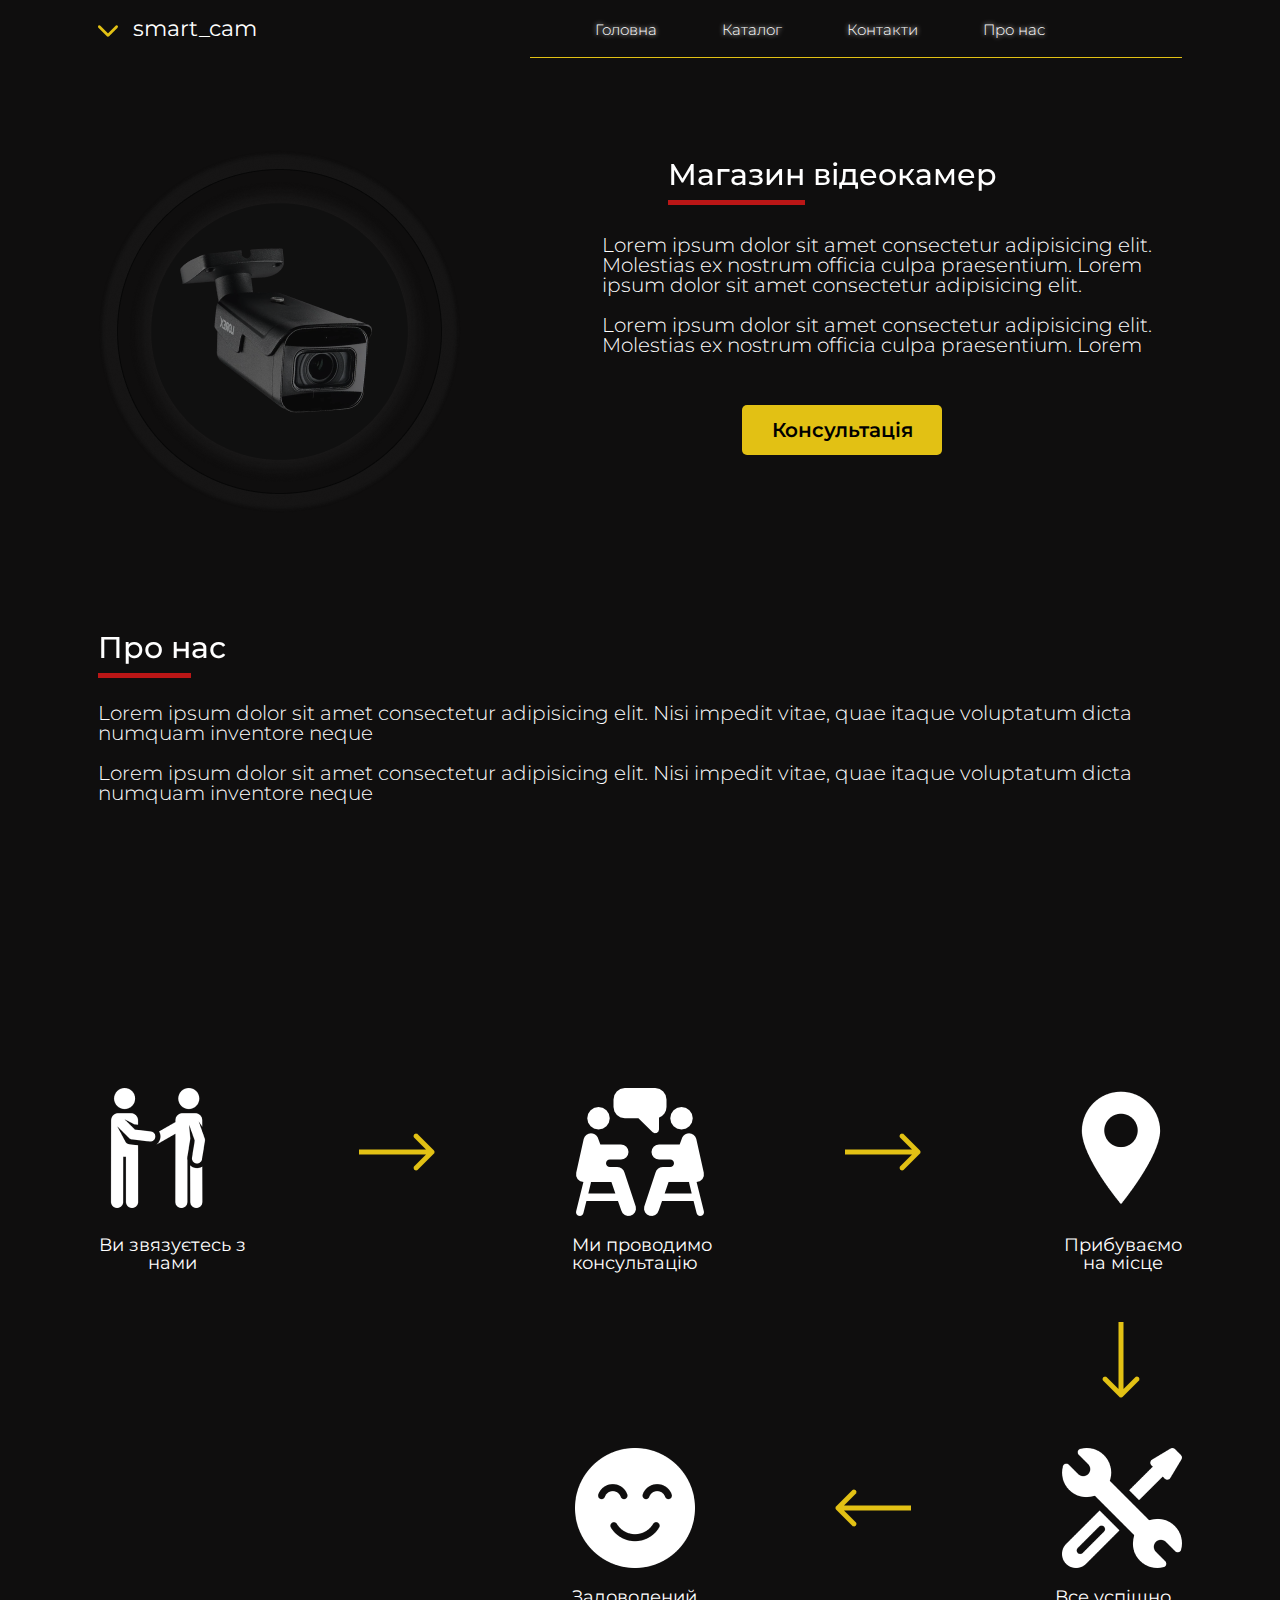
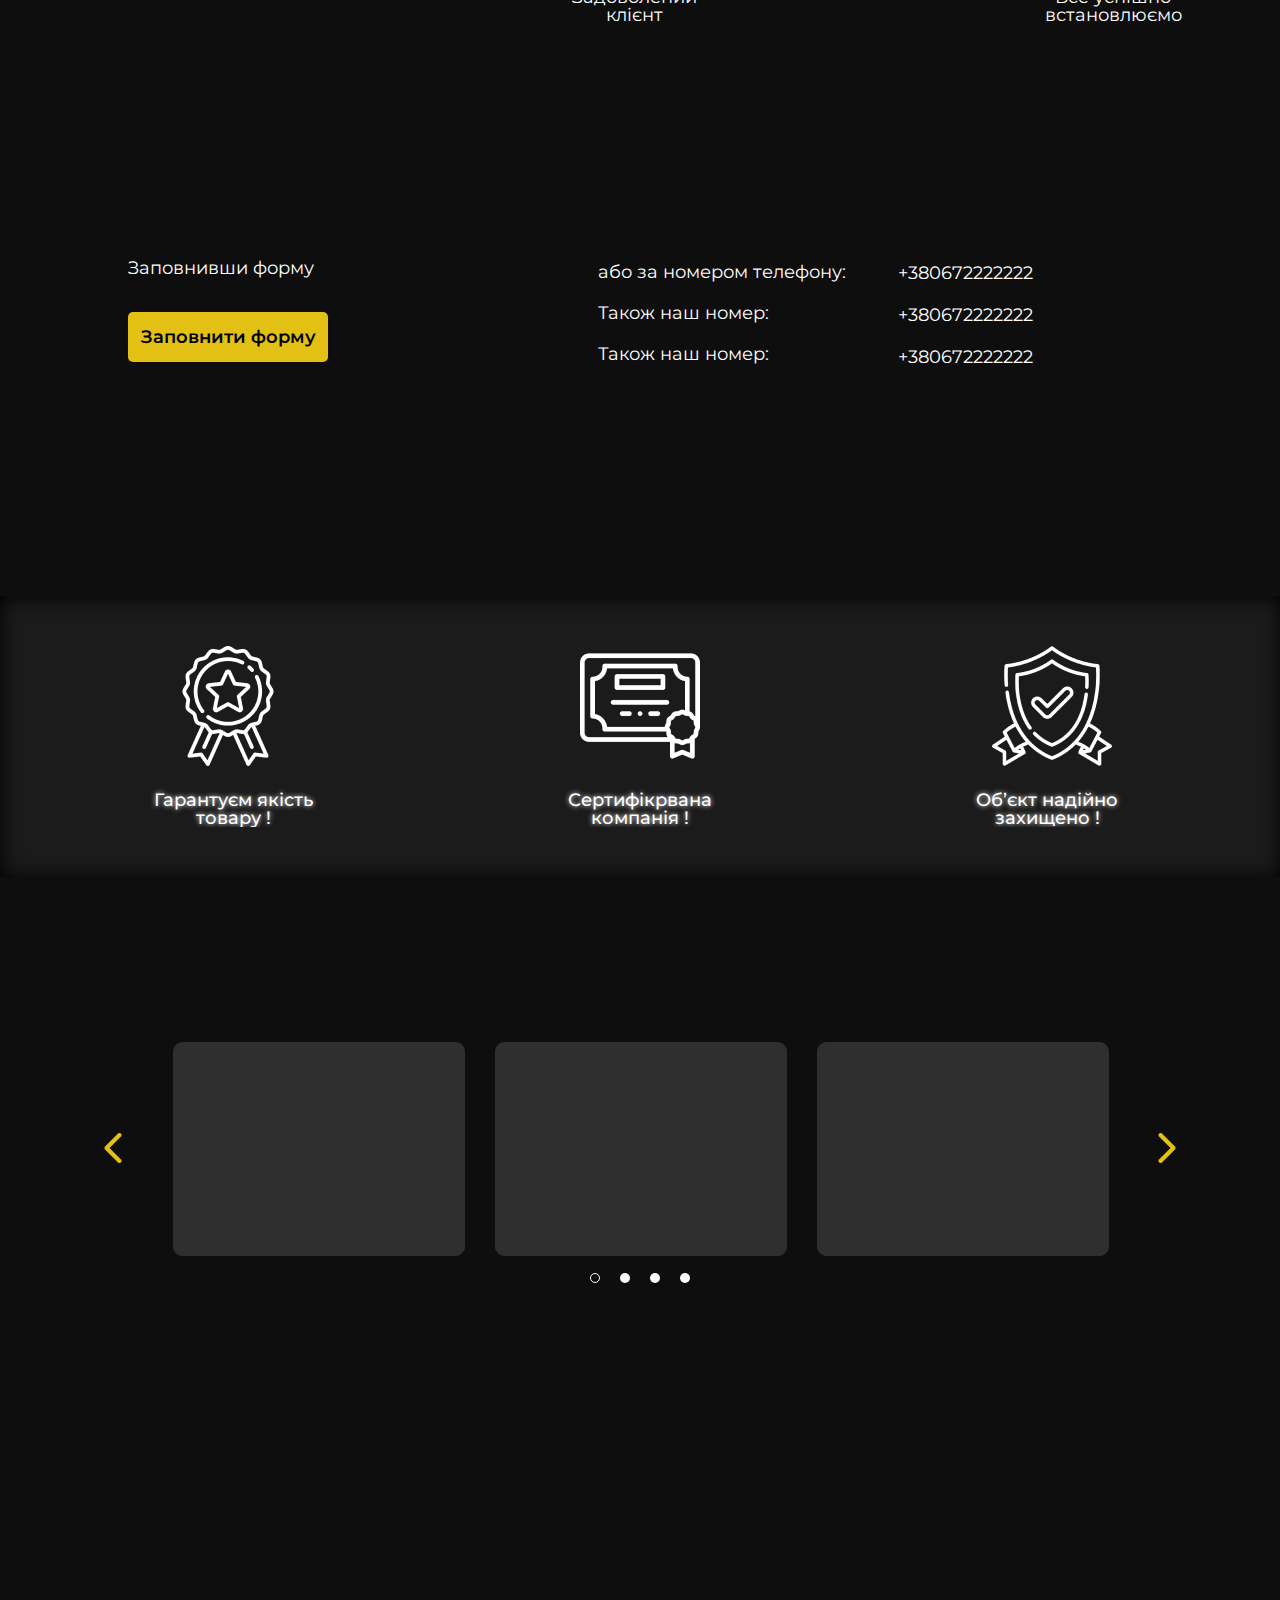
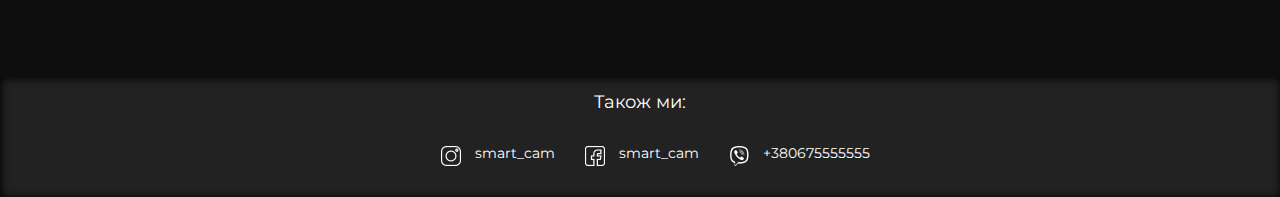
==== index.html @ 7b0f32b4 "new" ====
<!DOCTYPE html>
<html lang="ru">
<head>
	<meta charset="UTF-8">
	<meta name="viewport" content="width=device-width, initial-scale=1.0">
	<title>Камери відеоспостереженя smart_cam company</title>
	<link rel="stylesheet" href="css/style.css">
	<link rel="apple-touch-icon" sizes="76x76" href="img/favicon_package_v0.16/apple-touch-icon.png">
	<link rel="icon" type="image/png" sizes="32x32" href="img/favicon_package_v0.16/favicon-32x32.png">
	<link rel="icon" type="image/png" sizes="16x16" href="img/favicon_package_v0.16/favicon-16x16.png">
	<link rel="manifest" href="img/favicon_package_v0.16/site.webmanifest">
	<link rel="mask-icon" href="img/favicon_package_v0.16/safari-pinned-tab.svg" color="#5bbad5">
	<meta name="msapplication-TileColor" content="#333333">
	<meta name="theme-color" content="#333333">
	<link href="https://fonts.googleapis.com/css2?family=Montserrat:wght@300;400;500;600&display=swap" rel="stylesheet">
	<link href="https://unpkg.com/aos@2.3.1/dist/aos.css" rel="stylesheet">
</head>
<body>
	<div class="wrapper">
		<header id="header" class="header">
			<div class="container">
				<div class="header__body">
					<div class="header__logo">
						<img src="img/header__logo.png" alt="">
						<div class="header__logo__text">smart_cam</div>
					</div>
					<div class="header__burger">
						<span></span>
					</div>
					<nav class="header__menu">
						<ul class="header__list">
							<li>
								<a href="#" class="header__link header__hover">Головна</a>
							</li>
							<li>
								<a href="#" class="header__link header__hover">Каталог</a>
							</li>
							<li>
								<a href="#" class="header__link header__hover">Контакти</a>
							</li>
							<li>
								<a href="#" class="header__link header__hover">Про нас</a>
							</li>
						</ul>
						<div class="header__line"></div>
					</nav>
				</div>
			</div>
		</header>
	</div>

	<div class="wrappers">
		<div class="content">
			<div class="firstblock">
				<div class="container">
					<div class="firstblock__row">
						<div class="firstblock__img">
							<img src="img/top__cam.png" alt="">
						</div>
						<div class="firstblock__body">
							<div data-aos="zoom-in" class="firstblock__title title"><span class="shop">Магазин</span> відеокамер</div>
							<div class="firstblock__text">
								<p>Lorem ipsum dolor sit amet consectetur adipisicing elit. Molestias ex nostrum officia culpa praesentium.
								Lorem ipsum dolor sit amet consectetur adipisicing elit. 
								</p>
								<p>Lorem ipsum dolor sit amet consectetur adipisicing elit. Molestias ex nostrum officia culpa praesentium.
								Lorem 
								</p>
							</div>
							<div class="firstblock__button">
								<a href="#popup" class="button__one">Консультація</a>
							</div>
						</div>
					</div>
				</div>
			</div>
			<div class="about">
				<div class="container">
					<div class="about__row">
						<div class="about__body">
							<div data-aos="zoom-in" class="about__title"><span class="shop">Про н</span>ас</div>
							<div class="about__text">
								<p>
									Lorem ipsum dolor sit amet consectetur adipisicing elit. Nisi impedit vitae, quae itaque voluptatum dicta numquam inventore neque
								</p>
								<p>
									Lorem ipsum dolor sit amet consectetur adipisicing elit. Nisi impedit vitae, quae itaque voluptatum dicta numquam inventore neque
								</p>
							</div>
						</div>
					</div>
				</div>
			</div>
			<div class="how__work">
				<div class="container">
					<div class="how__work__row">
						<div data-aos="zoom-in" class="how__work__title"><span class="shop">Як ми пр</span>ацюємо</div>
						<div class="how__work__body">
							<div class="how__img"><img src="img/how__work/block3__1.png" alt=""></div>
							<div class="how__img arrow"><img src="img/how__work/Arrow_right.png" alt=""></div>
							<div class="how__img"><img src="img/how__work/block__3__2.png" alt=""></div>
							<div class="how__img arrow"><img src="img/how__work/Arrow_right.png" alt=""></div>
							<div class="how__img"><img src="img/how__work/block__3__4.png" alt=""></div>
						</div>
						<div class="body__text">
							<div class="body__text__one">Ви звязуєтесь з нами</div>
							<div class="body__text__two">Ми проводимо консультацію</div>
							<div class="body__text__three">Прибуваємо на місце</div>
						</div>
						<div class="how__work__body__two">
							<div class="how__img arrow__down"><img src="img/how__work/Arrow_down.png" alt=""></div>
						</div>
						<div class="how__work__body__three">
							<div class="how__img imgfive"><img src="img/how__work/block__3__5.png" alt=""></div>
							<div class="how__img arrow__left"><img src="img/how__work/Arrow_left.png" alt=""></div>
							<div class="how__img"><img src="img/how__work/Mask Group.png" alt=""></div>
						</div>
						<div class="body__text__second">
							<div class="body__text__five">Задоволений клієнт</div>
							<div class="body__text__four">Все успішно встановлюємо</div>
						</div>
					</div>
				</div>
			</div>
			<div class="conection">
				<div class="container">
					<div class="conection__row">
						<div class="conection__body">
							<div data-aos="zoom-in" class="conection__title"><span class="shop">Зв’язати</span>сь з нами</div>
						</div>
							<div class="conection__text">Заповнивши форму </div>
							<div class="conection__button">
								<a class="but2" href="#popup">Заповнити форму</a>
							</div>
							<div class="conection__tel">+380672222222</div>
							<div class="conection__tel">+380672222222</div>
							<div class="conection__tel">+380672222222</div>
							<div class="conection__abo">або за номером телефону:</div>
							<div class="conection__abo">Також наш номер:</div>
							<div class="conection__abo">Також наш номер:</div>
						</div>
					</div>
				</div>
			</div>
			<div class="rewards">
				<div class="container">
					<div class="rewards_row">
						<div class="rewards__img">
							<img class="rew_one" src="img/rewords_1.png" alt="">
							<img class="rew_two" src="img/rewards_3.png" alt="">
							<img class="rew_three" src="img/rewards_2.png" alt="">
						</div>
						<div class="rewards__text">
							<div class="rewards__text__one">Гарантуєм якість товару !</div>
							<div class="rewards__text__two">Сертифікрвана компанія ! </div>
							<div class="rewards__text__three">Об’єкт надійно захищено !</div>
						</div>
					</div>
				</div>
			</div>
		</div>
	</div>

	<div class="wrappen">
			<!-- Контент -->
		<div class="container">
			<div data-aos="zoom-in" class="our__title"><span class="shop">Наші роб</span>оти</div>
			<div class="slider">
				<div class="slider__item filter">
					<img src="img/fon.png" alt="">
				</div>
				<div class="slider__item">
					<img src="img/fon.png" alt="">
				</div>
				<div class="slider__item filter">
					<img src="img/fon.png" alt="">
				</div>
				<div class="slider__item">
					<img src="img/fon.png" alt="">
				</div>
			</div>
			<!-- Подключаем jQuery -->
			<script src="https://code.jquery.com/jquery-3.4.1.min.js"></script>
			<!-- Подключаем слайдер Slick -->
			<script src="js/slick.min.js"></script>
			<!-- Подключаем файл скриптов -->
			<script src="js/script.js"></script>
		</div>
	</div>
			<footer class="footer">
				<div class="conteiner">
					<div class="footer__row">
						<div class="footer__text">Також ми:</div>
						<div class="link__foot">
						<div class="footer__text__link"> <img class="foot__img" src="img/footer/inst.png" alt=""> smart_cam</div>
						<div class="footer__text__link"> <img class="foot__img" src="img/footer/faceb.png" alt=""> smart_cam</div>
						<div class="footer__text__link"> <img class="foot__img" src="img/footer/viber.png" alt=""> +380675555555</div>
						</div>
					</div>
				</div>
			</footer>

<div id="popup" class="popup">
	<a href="#header" class="popup__area"></a>
	<div class="popup__body">
		<div class="popup__content">
			<a href="#header" class="popup__close">X</a>
			<div class="popup__title"><span class="shop">Заповніть</span> форму</div>
			<form action="telegram.php" method="POST" enctype="multipart/form-data">
				<div class="form__row">
					<div class="popup__text">Ваше Ім’я (Фамілія)</div>
				<input class="popup__form" type="text" name="name" value="">
				<div class="popup__text">Ваша Електронна пошта</div>
				<input class="popup__form" type="text" name="gmail" value="">
				<div class="popup__text">Номер телефону</div>
				<input class="popup__form" type="tel" name="phone" value="">
				</div>
				<div class="popup__consent">
					<input class="popup__input" type="checkbox" name="consent" value="yes">
					<div class="popup__consent__text">Я даю згоду на обробку персональних данних</div>
				</div>
				<div class="popup__btn">
					<button type="submite" class="button">Відправити</button>
				</div>
			</form>
		</div>
	</div>
</div>



	<script src="https://unpkg.com/aos@2.3.1/dist/aos.js"></script>
	<script>
  AOS.init();
	</script>
	<script src="js/script.js"></script>
</body>
</html>
---- css/style.css ----
*{
	padding: 0;
	margin: 0;
	border: 0;
}
*,*:before,*:after{
	-moz-box-sizing: border-box;
	-webkit-box-sizing: border-box;
	box-sizing: border-box;
}
:focus,:active{outline: none;}
a:focus,a:active{outline: none;}

nav,footer,header,aside{display: block;}

html,body{
	height: 100%;
	width: 100%;
	font-size: 100%;
	line-height: 1;
	font-size: 14px;
	-ms-text-size-adjust: 100%;
	-moz-text-size-adjust: 100%;
	-webkit-text-size-adjust: 100%;
}

input,button,textarea{font-family:inherit;}

input::-ms-clear{display: none;}
button{cursor: pointer;}
button::-moz-focus-inner {padding:0;border:0;}
a, a:visited{text-decoration: none;}
a:hover{text-decoration: none;}
ul li{list-style: none;}
img{vertical-align: top;}

h1,h2,h3,h4,h5,h6{font-size:inherit;font-weight: 400;}

body{
	background-color: #0F0E0E;
	font-family: 'Montserrat', sans-serif;
}
.wrapper {
}
.header {
	position: fixed;
	width: 100%;
	top: 0;
	left: 0;
	z-index: 50;
}
.header:before{
	content: "";
	position: absolute;
	top: 0;
	left: 0;
	width: 100%;
	height: 100%;
	background-color: #0F0E0E;
	z-index: 2;
}
.container {
	max-width: 1084px;
	margin: 0px auto;
	height: 100%;
	min-height: 100%;
	overflow: hidden;
}
.header__body {
	position: relative;
	display: flex;
	justify-content: space-between;
	height: 60px;
	align-items: center;
}
.header__logo {
	display: flex;
	flex: 0 0 20px;
	position: relative;
	z-index: 3;
}
.header__logo img{
	padding: 2px 0 0 0;
	max-width: 100%;
}
.header__logo__text{
	padding: 0px 0 0 15px;
	color: #fff;
	font-size: 22px;
	position: relative;
	z-index: 3;
	bottom: 1px;
	left: 0px;
}
.header__burger {
	display: none;
}
.header__menu {
}
@media (max-width:767px){
	.header__body{
		height: 40px;
	}
	.header__logo{
		display: flex;
		flex: 0 0 20px;
		position: relative;
		z-index: 3;
		background: url('../img/let__logo.png') 0 0 no-repeat;
		padding: 0 0px 0 6px;
		margin: 0 0 0 20px;
	}
	img{
		display: none;
	}
	.header__logo__text{
		font-size: 15px;
	}
	.header__line{
		display: none;
	}
	.header__burger{
		margin: 0 20px 0 0;
		display: block;
		position: relative;
		width: 25px;
		height: 18px;
		position: relative;
		z-index: 3;
	}
	.header__burger span{
		position: absolute;
		background-color: #fff;
		left: 0;
		width: 100%;
		height: 2px;
		top: 8px;
		transition: all 0.3s ease 0s;
	}
	.header__burger:before,
	.header__burger:after{
		content: '';
		background-color: #fff;
		position: absolute;
		width: 100%;
		height: 2px;
		left: 0;
		transition: all 0.3s ease 0s;
	}
	.header__burger.active:before{
		transform: rotate(45deg);
		top: 8px;
	}
	.header__burger.active:after{
		transform: rotate(-45deg);
		bottom: 8px;
	}
	.header__burger.active span{
		transform: scale(0);
	}
	.header__burger:before{
		top: 0;
	}
	.header__burger:after{
		bottom: 0;
	}
	.header__menu{
		position: fixed;
		overflow: auto;
		top: -100%;
		left: 0;
		width: 100%;
		height: 100%;
		background-color: #050505;
		padding: 60px 0 0 0;
		transition: all 0.3s ease 0s;
	}
	.header__menu.active{
		top: 0;
	}
	.header__list{
		display: flex;
		flex-direction: column;
		margin: -5px 0 0px -32px;
	}
}


.header__list {
	display: inline-flex;
	position: relative;
	z-index: 2;
	text-shadow: 0 0 5px #fff;
}
.header__list li{
	margin: 20px 0 0px 65px;
}
.header__hover:hover{
	font-weight: 400;
	text-shadow: 0 0 10px #fff;
}
.header__link {
	color: #fff;
	font-weight: 300;
	font-size: 15px;
}
.header__line{
	border-bottom: solid #E2C114 1px;
	width: 652px;
	margin: 20px 0 0px 0;
	position: relative;
	z-index: 2;
	top: 0;
	left: 0;
}
@media (max-width:767px){
	.container {
	max-width: 750px;
	margin: 0px auto;
	height: 100%;
	min-height: 100%;
	overflow: hidden;
	}
}

.wrappers {
	display: flex;
	flex-direction: column;
}
.content {
	flex: 1 1 auto;
}
.firstblock {
	padding: 150px 0 0 0;
}
.container {
	max-width: 1084px;
	margin: 0px auto;
	height: 100%;
	min-height: 100%;
	overflow: hidden;
}
.firstblock__row {
	display: flex;
	justify-content: space-between;
}
.firstblock__img {
	position: relative;
	bottom: 0px;
	left: 0px;
	z-index: 5;
}
.firstblock__body {
	padding: 10px 0 0 40px;
}
.firstblock__title {
	padding: 0 120px 30px 0px;
	text-align: center;
	color: #fff;
	font-size: 30px;
	font-weight: 500;
}
.shop{
	display: inline-block;
	border-bottom: solid #BA1616 5px;
	padding: 0 0 10px 0;
}
.title {
}
.firstblock__text {
	color: #fff;
	font-size: 20px;
	font-weight: 300;
	max-width: 580px;
}
.firstblock__text p{
	padding: 0 30px 20px 0px;
}
.firstblock__button{
	margin: 30px 100px 0 0;
	display: flex;
	align-items: center;
	justify-content: center;
}
.button__one{
	width: 200px;
	height: 50px;
	background-color: #E2C114;
	border-radius: 5px;
	color: #000;
	font-weight: 600;
	font-size: 20px;
	display: flex;
	align-items: center;
	justify-content: center;
	transition: all 0.3s ease 0s;
}
.button__one:hover{
	width: 195px;
	height: 48px;
	font-size: 18px;
	transition: all 0.3s ease 0s;
}
.button__one:active{
	background-color: #CCAE12;
}
@media (max-width:767px){
	.firstblock__title{
		font-size: 20px;
		padding: 0 70px 30px 0px;
	}
	.shop{
		display: inline-block;
		border-bottom: solid #BA1616 2px;
		padding: 0 0 5px 0;
	}
	.firstblock__text{
		font-size: 12px;
	}
	.firstblock__text p{
		padding: 0 30px 10px 0px;
	}
	.firstblock__button{
		margin: 30px 70px 0 0;
		display: flex;
		align-items: center;
		justify-content: center;
	}
	.button__one:hover{
	width: 125px;
	height: 34px;
	font-size: 11px;
	transition: all 0.3s ease 0s;
}
	.button__one{
		width: 140px;
		height: 40px;
		font-weight: 600;
		font-size: 14px;
	}
	.firstblock {
	padding: 100px 0 0 0;
	}
}

.about {
}
.container {
}
.about__row {
}
.about__body {
	margin: 120px 0 0 0;
}
.about__title {
	font-size: 30px;
	color: #fff;
	font-weight: 500;
	padding: 0 0 25px 0;
}
.about__text {
	font-size: 20px;
	color: #fff;
	font-weight: 300;
}
.about__text p{
	padding: 0 0 20px 0;
}
@media (max-width:767px){
	.about__title{
		font-size: 20px;
		padding: 0 0 20px 10px;
	}
	.about__text{
		font-size: 12px;
		padding: 0 10px;
	}
	.about__text p{
		padding: 0 0 10px 0;
	}
}

.how__work__row{
	margin: 120px 0 0 0;
}
.how__work__title{
	padding: 0 0 100px 0;
	color: #fff;
	font-weight: 500;
	font-size: 30px;
	text-align: center;
}
.how__work__body{
	display: flex;
	justify-content: space-between;
}
.arrow{
	display: flex;
	align-items: center;
	justify-content: center;
}
.how__work__body__two{
	display: flex;
	justify-content: flex-end;
}
.arrow__down{
	padding: 50px 42px 50px 0;
}
.how__work__body__three{
	display: flex;
	justify-content: flex-end;
}
.arrow__left{
	padding: 0 150px 0 0;
	display: flex;
	align-items: center;
	justify-content: center;
}
.imgfive{
	padding: 0 140px 0 0;
}
.body__text{
	display: flex;
	color: #fff;
	font-size: 18px;
	justify-content: space-between;
}
.body__text__one{
	padding: 0 100px 0 0px;
	display: flex;
	justify-content: space-between;
	width: 148px;
	padding: 20px 0 0 0px;
	text-align: center;
}
.body__text__two{
	padding: 0 150px 0 0px;
	display: flex;
	justify-content: space-between;
	width: 156px;
	padding: 20px 0 0 10px;
}
.body__text__three{
	display: flex;
	justify-content: space-between;
	width: 148px;
	padding: 20px 0 0 30px;
	text-align: center;
}

.body__text__second{
	display: flex;
	color: #fff;
	font-size: 18px;
	justify-content: flex-end;
	padding: 20px 0px 0 0;
}
.body__text__five{
	display: flex;
	justify-content: center;
	padding: 0 400px 0 0;
	width: 148px;
	text-align: center;
}
.body__text__four{
	display: flex;
	width: 148px;
	padding: 0 0px 0 10px;
	text-align: center;
}
@media (max-width:767px){
		.how__work{

		}
		.how__work__title{
			font-size: 20px;
		}
}



.conection__row{
	margin: 100px 0 0 0;
}
.conection__body{

}
.conection__title{
	color: #fff;
	font-weight: 500;
	font-size: 30px;
	padding: 0 0 50px 0;
}
.conection__text{
	color: #fff;
	font-size: 18px;
	padding: 40px 0 20px 30px;
}
.conection__tel{
	color: #fff;
	font-size: 18px;
	padding: 12px 0px;
	position: relative;
	bottom: 95px;
	left: 800px;
}
.conection__abo{
	color: #fff;
	padding: 0px 0 23px 0px;
	font-size: 18px;
	position: relative;
	bottom: 210px;
	left: 500px;
}
.conection__button{
	padding: 0 0 0 30px;
}
.but2{
	width: 200px;
	height: 50px;
	background-color: #E2C114;
	border-radius: 5px;
	color: #000;
	font-weight: 600;
	font-size: 18px;
	display: flex;
	align-items: center;
	justify-content: center;
	transition: all 0.3s ease 0s;
	position: relative;
	top: 15px;
	left: 0px;
	display: flex;
	flex-wrap: wrap;
}
.but2:hover{
	width: 195px;
	height: 48px;
	font-size: 16px;
	transition: all 0.3s ease 0s;
}
.but2:active{
	background-color: #CCAE12;
}
@media (max-width:767px){
		.conection__title{
		font-size: 20px;
		padding: 0 0 0 10px;
		}
		.conection__text{
			font-size: 13px;
			padding: 25px 0 0 110px;
		}
		.conection__tel{
	color: #fff;
	font-size: 12px;
	padding: 13px 10px;
	position: relative;
	top: 30px;
	left: 250px;
}
.conection__abo{
	color: #fff;
	padding: 0px 0 23px 0px;
	font-size: 13px;
	position: relative;
	bottom: 70px;
	left: 10px;
}
.but2{
		width: 140px;
		height: 40px;
		font-weight: 600;
		font-size: 14px;
		margin: 10px 78px 0 78px;
	}
	.but2:hover{
	width: 125px;
	height: 34px;
	font-size: 11px;
	transition: all 0.3s ease 0s;
	}
}


.rewards{
	background-color: rgba(27, 27, 27, 1);
	padding: 50px 0;
	box-shadow: 1px 1px 20px #000 inset;
}
.rewards__img{
	display: flex;
	justify-content: space-between;
}
.rew_one{
	padding: 0 0 0 70px;
}
.rew_two{

}
.rew_three{
	padding: 0 70px 0 0px;
}
.rewards__text{
	display: flex;
	justify-content: space-between;
	padding: 25px 0 0 0;
	color: #fff;
	text-align: center;
	font-size: 18px;
	font-weight: 500;
	text-shadow: 0px 0px 5px #fff;
}
.rewards__text__one{
	padding: 0 0 0 50px;
	text-align: center;
	width: 220px;
}
.rewards__text__two{
	text-align: center;
	width: 200px;
}
.rewards__text__three{
	text-align: center;
	width: 220px;
	padding: 0 50px 0 0px;
}

.wrappen{
	height: 100%;
	padding: 50px;
	display: flex;
	justify-content:center;
	align-items: center;
}

@media (max-width:767px){
	.wrappen{padding: 50px 10px;}
}

/* Основные стили */

/* Слайдер */
.slick-slider{
	min-width: 0;
}
/* Ограничивающая оболочка */
.slick-list {
	overflow: hidden;
}
/* Лента слайдов */
.slick-track{
	display: flex;
	align-items: flex-start;
}

/* Слайд */
.slick-slide{}
/* Слайд активный */
.slick-slide.slick-active{}
/* Слайд основной */
.slick-slide.slick-current{}
/* Слайд по центру */
.slick-slide.slick-center{}

/* Стрелка */
.slick-arrow{}
/* Стрелка влево */
.slick-arrow.slick-prev{}
/* Стрелка вправо */
.slick-arrow.slick-next{}
/* Стрелка не активная */
.slick-arrow.slick-disabled{}

/* Точки */
.slick-dots{}
.slick-dots li{}
.slick-dots button{}

/* Конкретный слайдер */
.slider {
	position: relative;
	padding: 0px 60px;
}

@media (max-width:767px){
	.slider {
		padding: 0px 40px;
	}
}
.our__title{
	color: #fff;
	font-weight: 500;
	font-size: 30px;
	text-align: center;
	margin: 20px 0 50px 0;
}
.slider .slick-arrow{
	position: absolute;
	top: 50%;
	margin: -30px 0px 0px 0px;
	z-index: 10;
	font-size: 0;
	width: 30px;
	height: 60px;
}
.slider .slick-arrow.slick-prev{
	left: 0;
	background: url('../img/left.png') 0 0 / 100% no-repeat;
}
.slider .slick-arrow.slick-next{
	right: 0;
	background: url('../img/right.png') 0 0 / 100% no-repeat;
}
.slider .slick-arrow.slick-disabled{
	opacity: 0.2;
}

.slider .slick-dots{
	display: flex;
	align-items: center;
	justify-content: center;
	margin: 10px 0 0 0;
}
.slider .slick-dots li{
	list-style: none;
	margin: 0px 10px;
}
.slider .slick-dots button{
	font-size: 0;
	width: 10px;
	height: 10px;
	background-color: #fff;
	border-radius: 50%;
}

.slider .slick-dots li.slick-active button{
	background-color: transparent;
	border: 1px solid #fff;
}

.slider__item {
	padding: 0px 15px;
}
.slider__item img{
	max-width: 100%;
}
.slider__item.slick-center{
	
}

.footer {
	background-color: #232222;
	position: relative;
	bottom: 100px;
	left: 0px;
	box-shadow: 1px 1px 10px #000 inset;
}
.conteiner {
}
.footer__row {
	height: 120px;
}
.link__foot{
	display: flex;
	padding: 35px 0 0 0;
	justify-content: center;
	color: #fff;
}
.footer__text {
	padding: 16px 0 0 0;
	text-align: center;
	color: #fff;
	font-size: 18px;
	font-weight: regular;
}
.footer__text__link{
	padding: 0 0 0 20px;
}
.foot__img{
	padding: 0 10px 0 10px;
}
.popup__area{
	position: absolute;
	top: 0;
	left: 0;
	width: 100%;
	height: 100%;
}

.popup {
	position: fixed;
	width: 100%;
	height: 100%;
	background-color: rgba(0, 0, 0, 0.8);
	top: 0;
	left: 0;
	opacity: 0;
	visibility: hidden;
	overflow-y: auto;
	overflow-x: hidden;
	z-index: 6;
	transition: all 0.8s ease 0s;
}
.popup:target{
	opacity: 1;
	visibility: visible;
}
.popup__body {
	min-height: 100%;
	display: flex;
	align-items: center;
	justify-content: center;
	padding: 30px 10px;
}
.popup__content {
	background-color: #0F0E0E;
	color: #000;
	padding: 50px;
	position: relative;
	border-radius: 10px;
}
.popup__close {
	position: absolute;
	right: 15px;
	top: 15px;
	font-size: 20px;
	color: #fff;
	text-decoration: none;
}
.popup__title {
	font-size: 30px;
	font-weight: 500;
	margin: 0px 0px 1em 0px;
	color: #fff;
}
.popup__text {
	font-size: 15px;
	color: #fff;
	display: flex;
	flex-direction: column;
	justify-content: flex-start;
	padding: 0 0 10px 0;
	margin: 0 0 2px 0;
}
.form__row{
	display: flex;
	flex-direction: column;
}
.popup__form{
	background-color: #161515;
	box-shadow: 0 2px 7px #000 inset;
	border-radius: 10px;
	height: 45px;
	width: 300px;
	color: #D3D3D3;
	font-weight: 500;
	padding: 10px 20px;
	margin: 0 0 10px 0;
}
.popup__btn{
	display: flex;
	justify-content: center;
	align-items: center;
	padding: 20px 0 0 0;
}
.button{
	width: 200px;
	height: 50px;
	background-color: #E2C114;
	border-radius: 5px;
	color: #000;
	font-weight: 600;
	font-size: 18px;
	display: flex;
	align-items: center;
	justify-content: center;
	transition: all 0.3s ease 0s;
	position: relative;
	top: 15px;
	left: 0px;
	display: flex;
	flex-wrap: wrap;
}
.button:hover{
	width: 195px;
	height: 48px;
	font-size: 16px;
	transition: all 0.3s ease 0s;
}
.button:active{
	background-color: #CCAE12;
}
.popup__consent{
	display: flex;
	justify-content: flex-end;

}
.popup__consent__text{
	color: #fff;
	font-size: 12px;
	padding: 0 0 0 10px;
	margin: 10px 0 0 0;
}
.popup__input{
	margin: 10px 0 0 0;
}

@media (max-width:767px){
		.popup__title{
		font-size: 20px;
		}
		.popup__text{
		font-size: 12px;
		}
		.popup__content{
			padding: 20px;
		}
		.button{
		width: 120px;
		height: 40px;
		font-size: 12px;
		margin: 0 0 10px 0;
	}
	.popup__form{
		font-size: 12px;
	}
}
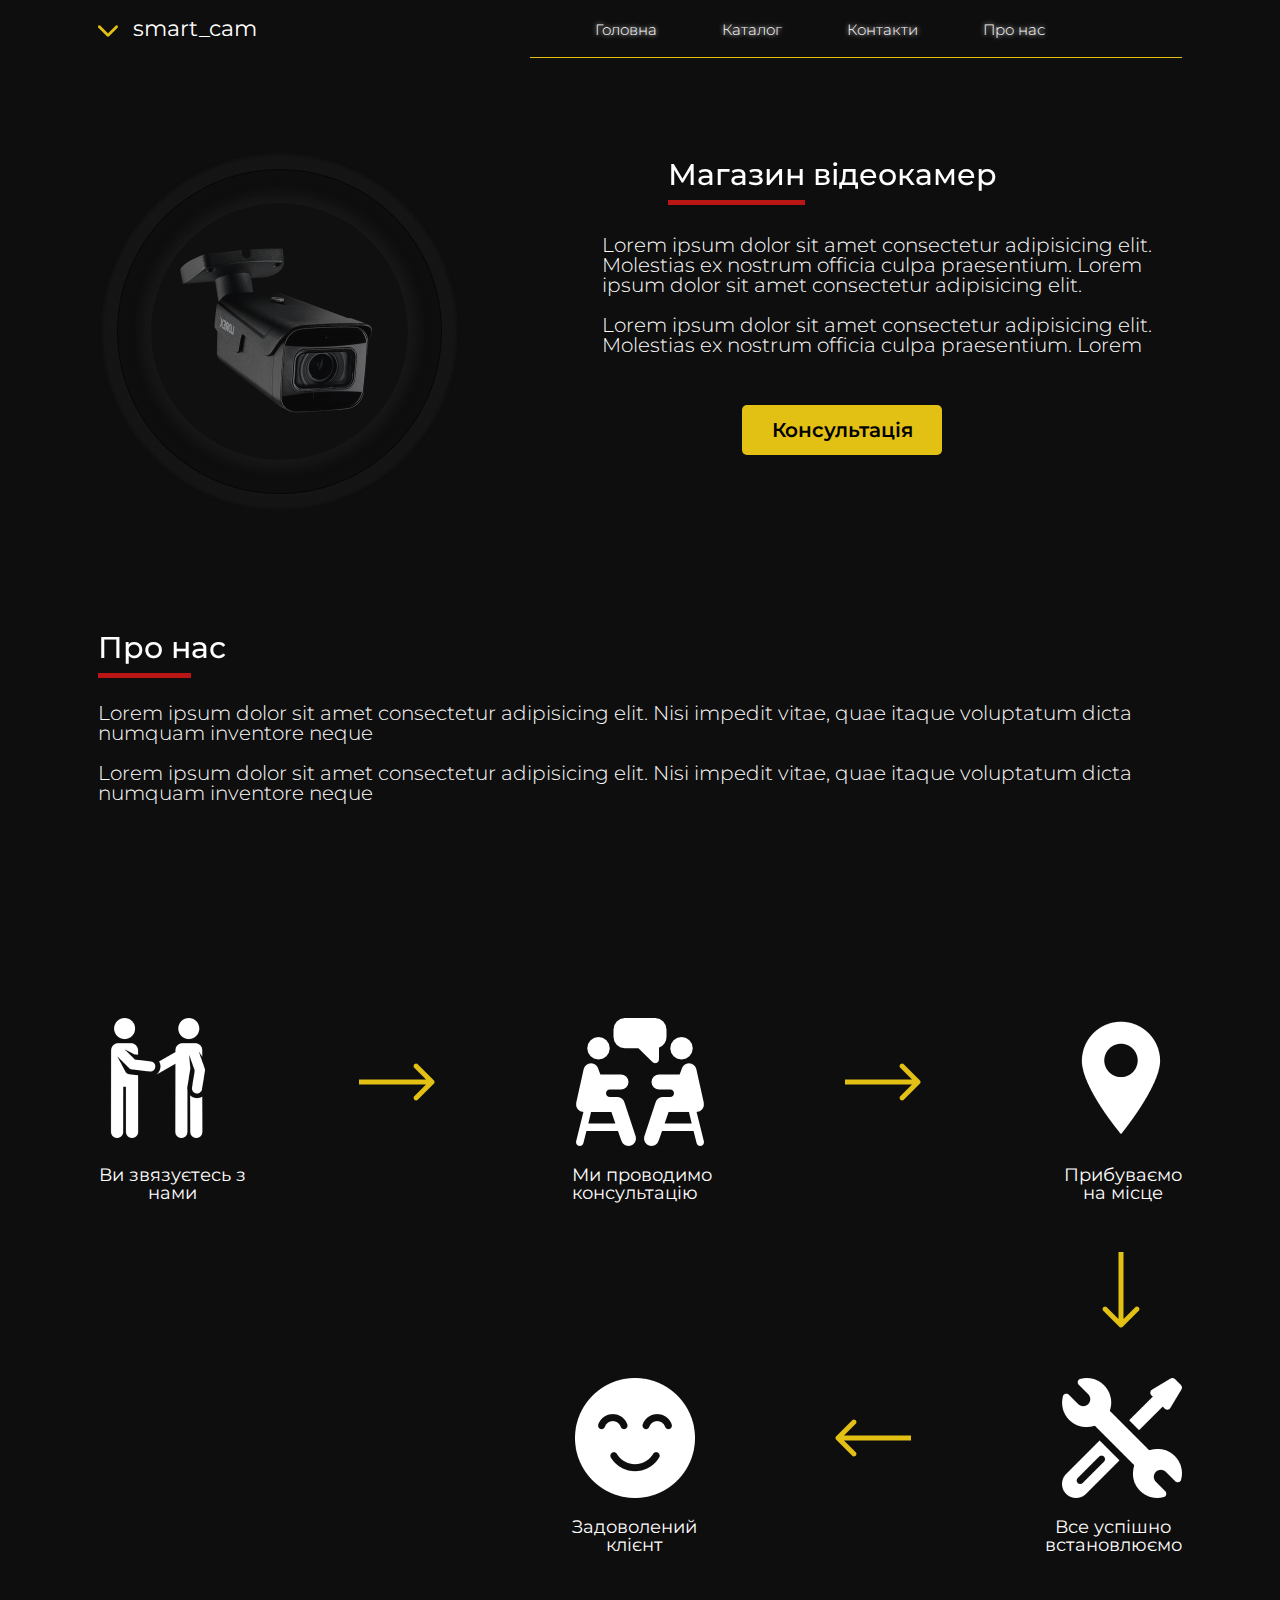
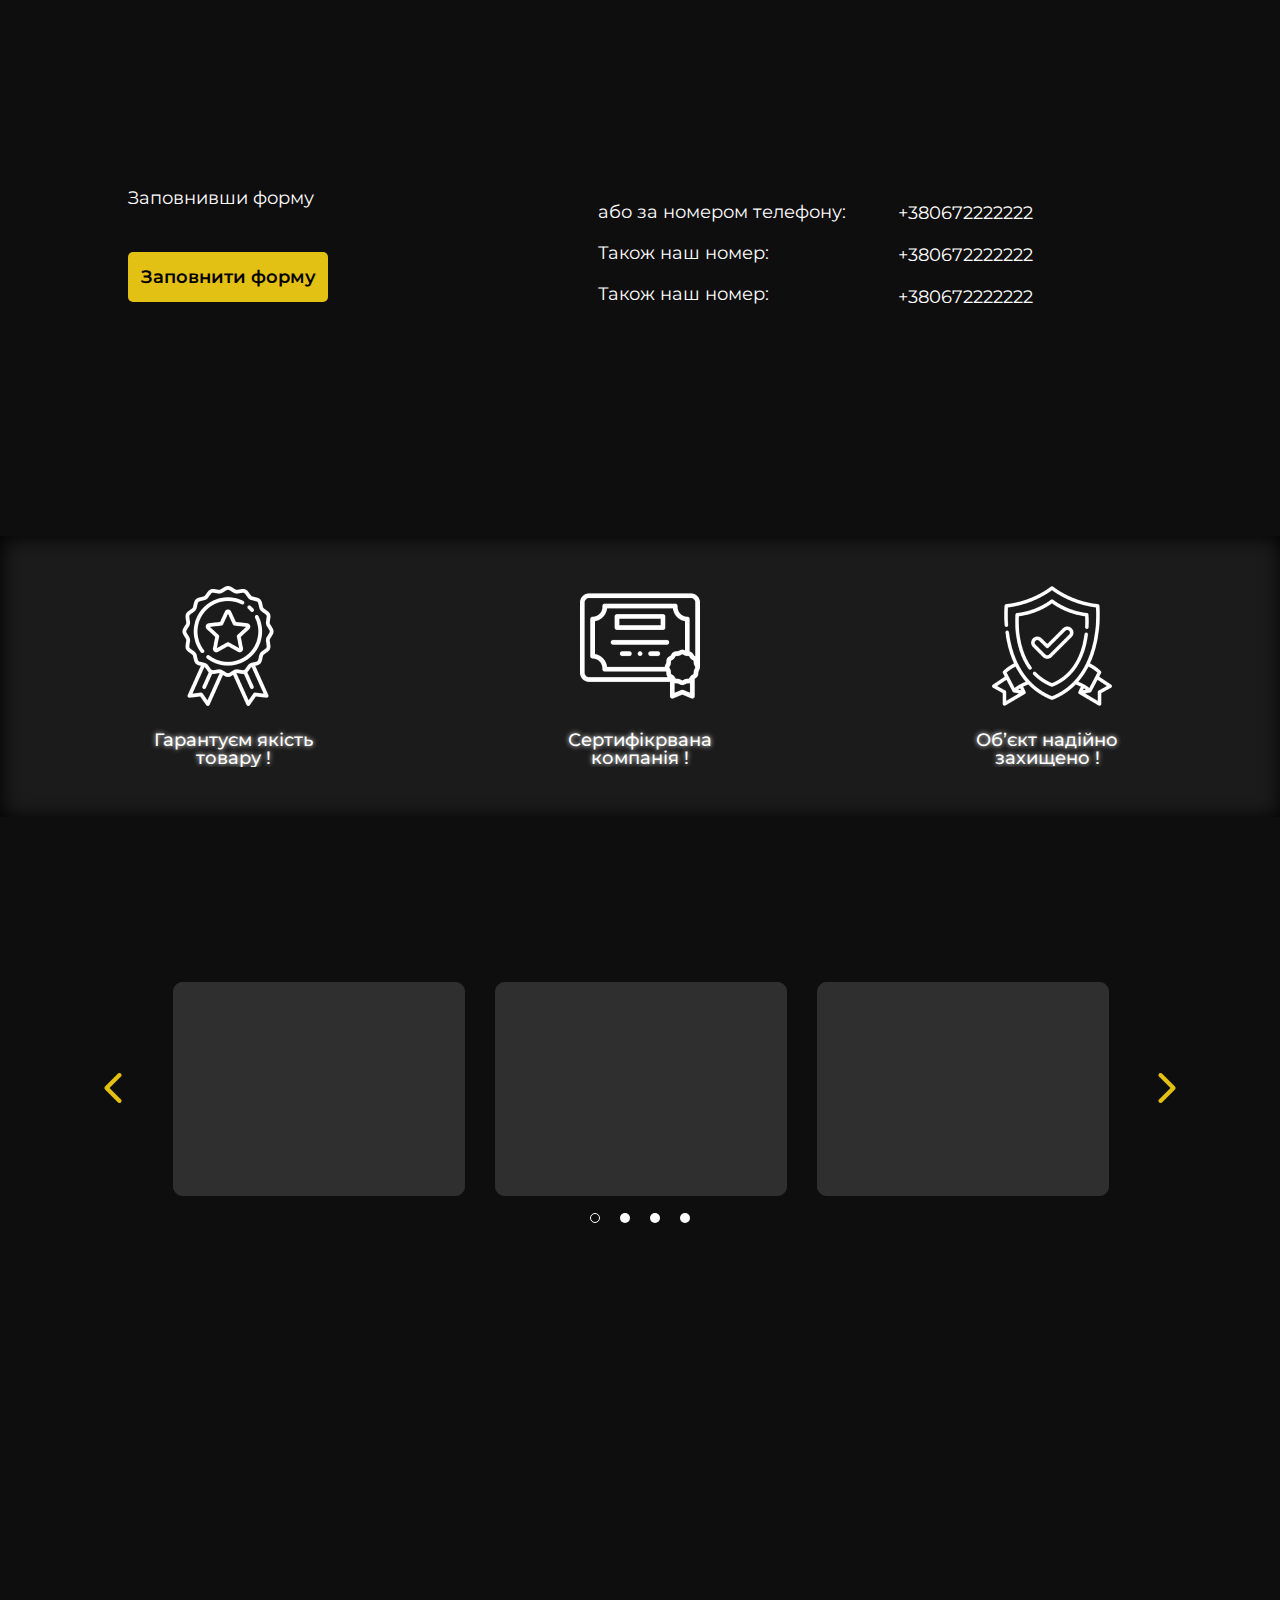
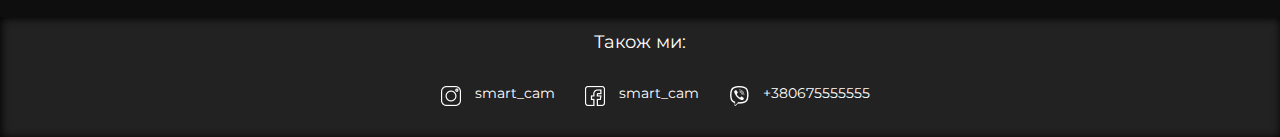
==== commit c2f4e725: "Add files via upload" ====
--- a/index.html
+++ b/index.html
@@ -36,10 +36,10 @@
 								<a href="#" class="header__link header__hover">Каталог</a>
 							</li>
 							<li>
-								<a href="#" class="header__link header__hover">Контакти</a>
-							</li>
-							<li>
-								<a href="#" class="header__link header__hover">Про нас</a>
+								<a href="#conection" class="header__link header__hover">Контакти</a>
+							</li>
+							<li>
+								<a href="#about" class="header__link header__hover">Про нас</a>
 							</li>
 						</ul>
 						<div class="header__line"></div>
@@ -74,7 +74,7 @@
 					</div>
 				</div>
 			</div>
-			<div class="about">
+			<div id="about" class="about">
 				<div class="container">
 					<div class="about__row">
 						<div class="about__body">
@@ -122,7 +122,7 @@
 					</div>
 				</div>
 			</div>
-			<div class="conection">
+			<div id="conection" class="conection">
 				<div class="container">
 					<div class="conection__row">
 						<div class="conection__body">
--- a/css/style.css
+++ b/css/style.css
@@ -307,6 +307,7 @@
 @media (max-width:767px){
 	.firstblock__title{
 		font-size: 20px;
+
 		padding: 0 70px 30px 0px;
 	}
 	.shop{
@@ -316,15 +317,18 @@
 	}
 	.firstblock__text{
 		font-size: 12px;
+		position: relative;
+		top: 0;
+		right: 30px;
 	}
 	.firstblock__text p{
 		padding: 0 30px 10px 0px;
 	}
 	.firstblock__button{
-		margin: 30px 70px 0 0;
+		margin: 20px 70px 0 0;
 		display: flex;
 		align-items: center;
-		justify-content: center;
+		justify-content: flex-end;
 	}
 	.button__one:hover{
 	width: 125px;
@@ -344,13 +348,14 @@
 }
 
 .about {
+	margin: 50px 0 0 0;
 }
 .container {
 }
 .about__row {
 }
 .about__body {
-	margin: 120px 0 0 0;
+	margin: 70px 0 0 0;
 }
 .about__title {
 	font-size: 30px;
@@ -378,10 +383,13 @@
 	.about__text p{
 		padding: 0 0 10px 0;
 	}
+	.about__body{
+		margin: 0;
+	}
 }
 
 .how__work__row{
-	margin: 120px 0 0 0;
+	margin: 50px 0 0 0;
 }
 .how__work__title{
 	padding: 0 0 100px 0;
@@ -494,7 +502,7 @@
 .conection__text{
 	color: #fff;
 	font-size: 18px;
-	padding: 40px 0 20px 30px;
+	padding: 40px 0 30px 30px;
 }
 .conection__tel{
 	color: #fff;
@@ -554,17 +562,17 @@
 		.conection__tel{
 	color: #fff;
 	font-size: 12px;
-	padding: 13px 10px;
+	padding: 8px 10px;
 	position: relative;
 	top: 30px;
 	left: 250px;
 }
 .conection__abo{
 	color: #fff;
-	padding: 0px 0 23px 0px;
+	padding: 0px 0 13px 0px;
 	font-size: 13px;
 	position: relative;
-	bottom: 70px;
+	bottom: 50px;
 	left: 10px;
 }
 .but2{
@@ -572,7 +580,7 @@
 		height: 40px;
 		font-weight: 600;
 		font-size: 14px;
-		margin: 10px 78px 0 78px;
+		margin: 0px 78px 0 78px;
 	}
 	.but2:hover{
 	width: 125px;
@@ -633,11 +641,53 @@
 	justify-content:center;
 	align-items: center;
 }
+@media (max-width:767px){
+	.rewards__text{
+	display: flex;
+	flex-direction: column;
+	padding: 25px 0 0px 0;
+	color: #fff;
+	text-align: center;
+	font-size: 12px;
+	font-weight: 500;
+	text-shadow: 0px 0px 5px #fff;
+}
+.rewards__text__one{
+	padding: 0 0 10px 0;
+	text-align: center;
+	width: 220px;
+}
+.rewards__text__two{
+	text-align: center;
+	width: 200px;
+	padding: 0 0 10px 0;
+}
+.rewards__text__three{
+	text-align: center;
+	width: 220px;
+	padding: 0 0 10px 0;
+}
+.rewards{
+	background-color: rgba(27, 27, 27, 1);
+	padding: 0px 0 10px 0;
+	box-shadow: 1px 1px 20px #000 inset;
+}
+.rewards__img{
+	display: flex;
+	flex-direction: column;
+}
+}
 
 @media (max-width:767px){
 	.wrappen{padding: 50px 10px;}
 }
-
+.wrappen{
+	height: 100%;
+	padding: 50px;
+	display: flex;
+	justify-content:center;
+	align-items: center;
+}
 /* Основные стили */
 
 /* Слайдер */
@@ -799,7 +849,7 @@
 	visibility: hidden;
 	overflow-y: auto;
 	overflow-x: hidden;
-	z-index: 6;
+	z-index: 11;
 	transition: all 0.8s ease 0s;
 }
 .popup:target{
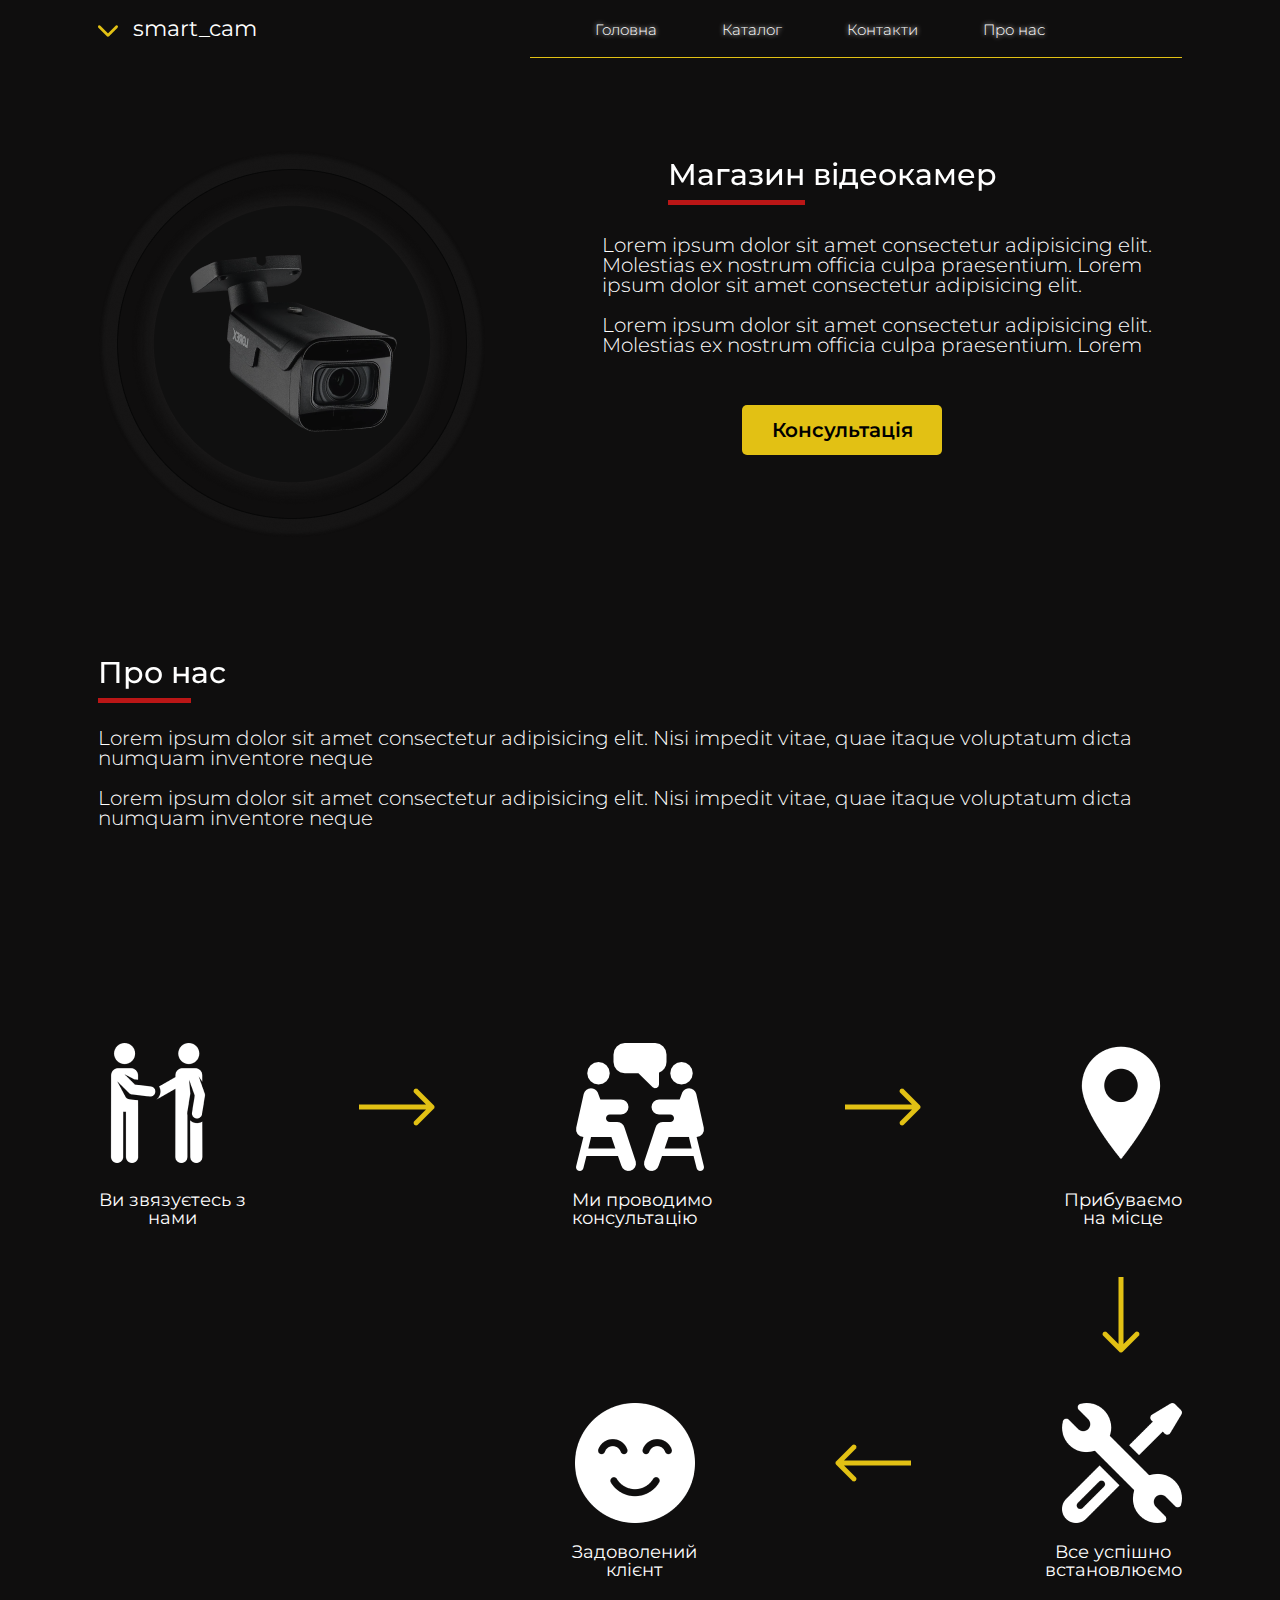
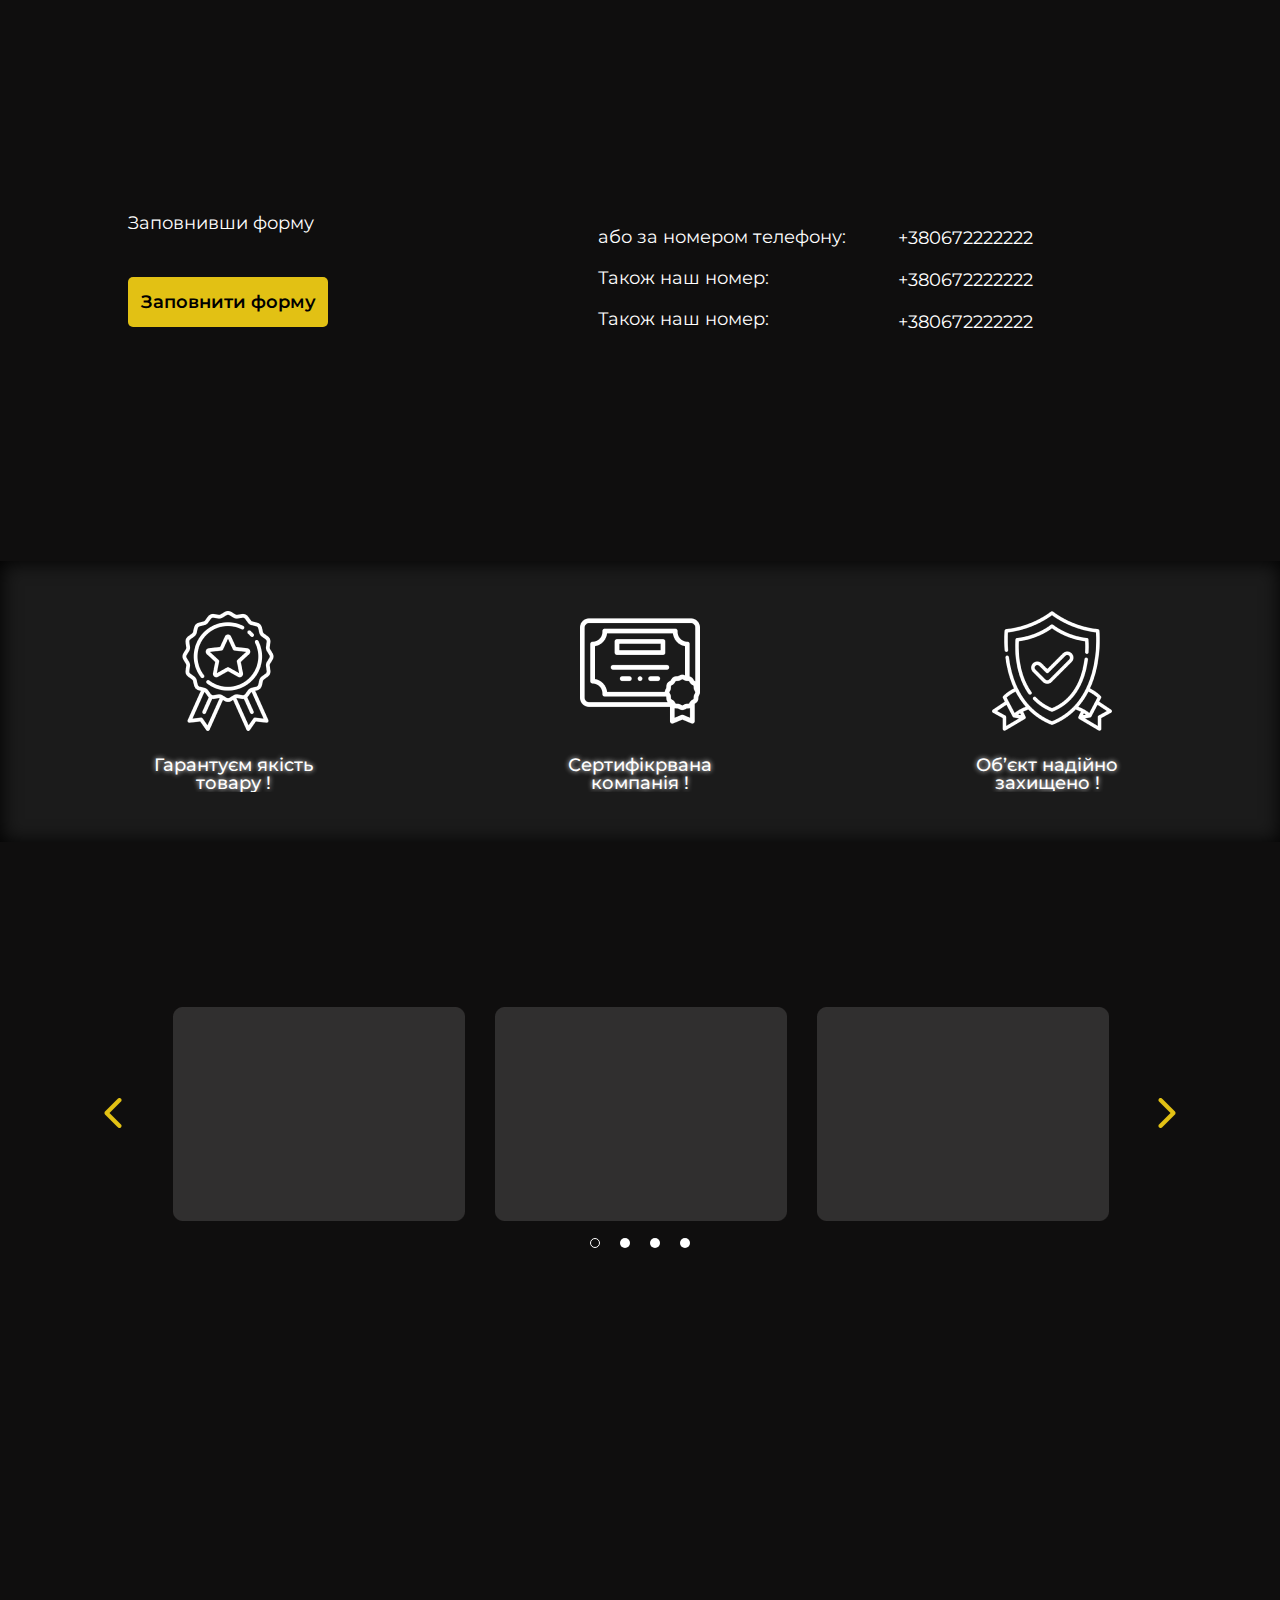
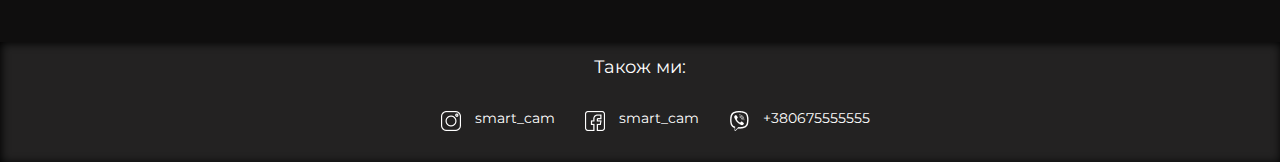
==== commit 1885c48e: "Add files via upload" ====
--- a/index.html
+++ b/index.html
@@ -21,7 +21,7 @@
 			<div class="container">
 				<div class="header__body">
 					<div class="header__logo">
-						<img src="img/header__logo.png" alt="">
+						<img class="img__tel" src="img/header__logo.png" alt="">
 						<div class="header__logo__text">smart_cam</div>
 					</div>
 					<div class="header__burger">
@@ -55,7 +55,7 @@
 				<div class="container">
 					<div class="firstblock__row">
 						<div class="firstblock__img">
-							<img src="img/top__cam.png" alt="">
+							<img class="img__tel" src="img/firsrt.png" alt="">
 						</div>
 						<div class="firstblock__body">
 							<div data-aos="zoom-in" class="firstblock__title title"><span class="shop">Магазин</span> відеокамер</div>
@@ -95,6 +95,7 @@
 				<div class="container">
 					<div class="how__work__row">
 						<div data-aos="zoom-in" class="how__work__title"><span class="shop">Як ми пр</span>ацюємо</div>
+						<div class="how__tel"><img src="img/long.png" alt=""></div>
 						<div class="how__work__body">
 							<div class="how__img"><img src="img/how__work/block3__1.png" alt=""></div>
 							<div class="how__img arrow"><img src="img/how__work/Arrow_right.png" alt=""></div>
@@ -209,18 +210,18 @@
 			<form action="telegram.php" method="POST" enctype="multipart/form-data">
 				<div class="form__row">
 					<div class="popup__text">Ваше Ім’я (Фамілія)</div>
-				<input class="popup__form" type="text" name="name" value="">
+				<input class="popup__form _req _email" type="text" name="name" value="">
 				<div class="popup__text">Ваша Електронна пошта</div>
 				<input class="popup__form" type="text" name="gmail" value="">
 				<div class="popup__text">Номер телефону</div>
 				<input class="popup__form" type="tel" name="phone" value="">
 				</div>
 				<div class="popup__consent">
-					<input class="popup__input" type="checkbox" name="consent" value="yes">
+					<input class="popup__input _req" type="checkbox" name="consent" value="yes">
 					<div class="popup__consent__text">Я даю згоду на обробку персональних данних</div>
 				</div>
 				<div class="popup__btn">
-					<button type="submite" class="button">Відправити</button>
+					<button type="submit" class="button">Відправити</button>
 				</div>
 			</form>
 		</div>
@@ -234,5 +235,6 @@
   AOS.init();
 	</script>
 	<script src="js/script.js"></script>
+	<script src="js/select.js"></script>
 </body>
 </html>--- a/css/style.css
+++ b/css/style.css
@@ -110,7 +110,7 @@
 		padding: 0 0px 0 6px;
 		margin: 0 0 0 20px;
 	}
-	img{
+	.img__tel{
 		display: none;
 	}
 	.header__logo__text{
@@ -306,8 +306,8 @@
 }
 @media (max-width:767px){
 	.firstblock__title{
-		font-size: 20px;
-
+		font-size: 22px;
+		font-weight: 600;
 		padding: 0 70px 30px 0px;
 	}
 	.shop{
@@ -316,7 +316,7 @@
 		padding: 0 0 5px 0;
 	}
 	.firstblock__text{
-		font-size: 12px;
+		font-size: 14px;
 		position: relative;
 		top: 0;
 		right: 30px;
@@ -329,6 +329,7 @@
 		display: flex;
 		align-items: center;
 		justify-content: flex-end;
+		font-weight: 600;
 	}
 	.button__one:hover{
 	width: 125px;
@@ -373,11 +374,12 @@
 }
 @media (max-width:767px){
 	.about__title{
-		font-size: 20px;
+		font-size: 22px;
+		font-weight: 600;
 		padding: 0 0 20px 10px;
 	}
 	.about__text{
-		font-size: 12px;
+		font-size: 14px;
 		padding: 0 10px;
 	}
 	.about__text p{
@@ -476,12 +478,52 @@
 	padding: 0 0px 0 10px;
 	text-align: center;
 }
+.how__tel{
+	display: none;
+}
 @media (max-width:767px){
 		.how__work{
 
 		}
+		.how__tel{
+		display: flex;
+		justify-content: center;
+		}
+		.body__text{
+			display: none;
+		}
+		.body__text__second{
+			display: none;
+		}
+		.how__work__body{
+			display: flex;
+			flex-direction: column;
+			justify-content: center;
+			align-items: center;
+			display: none;
+		}
+		.body__text__two{
+			display: flex;
+			flex-direction: column;
+			justify-content: center;
+			align-items: center;
+			display: none;
+		}
+		.how__work__body__three{
+			display: flex;
+			flex-direction: column;
+			justify-content: center;
+			align-items: center;
+			padding: 0;
+			display: none;
+		}
+		.how__img{
+			display: none;
+		}
 		.how__work__title{
-			font-size: 20px;
+			font-size: 22px;
+			font-weight: 600;
+			padding: 0 0 70px 0;
 		}
 }
 
@@ -552,11 +594,12 @@
 }
 @media (max-width:767px){
 		.conection__title{
-		font-size: 20px;
+		font-size: 22px;
+		font-weight: 600;
 		padding: 0 0 0 10px;
 		}
 		.conection__text{
-			font-size: 13px;
+			font-size: 14px;
 			padding: 25px 0 0 110px;
 		}
 		.conection__tel{
@@ -736,6 +779,10 @@
 @media (max-width:767px){
 	.slider {
 		padding: 0px 40px;
+	}
+	.our__title{
+	font-size: 22px;
+	font-weight: 600;
 	}
 }
 .our__title{
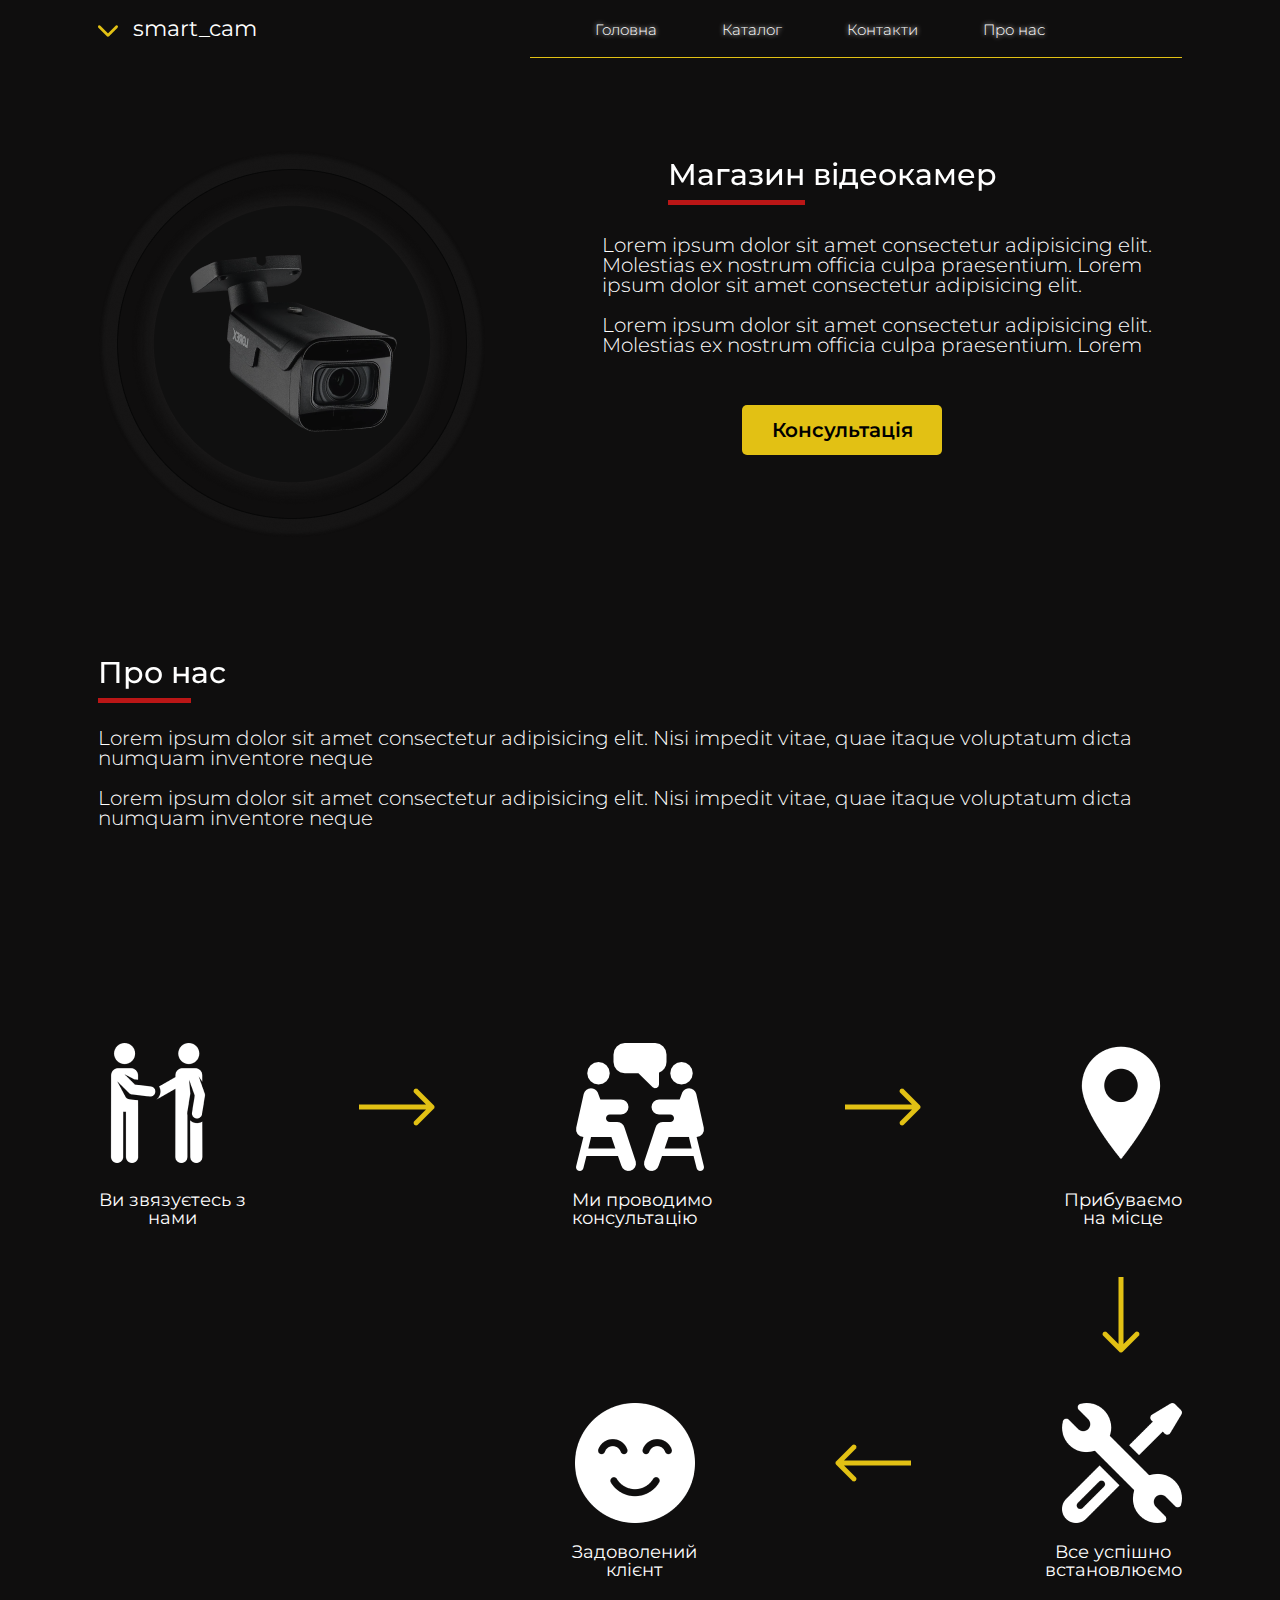
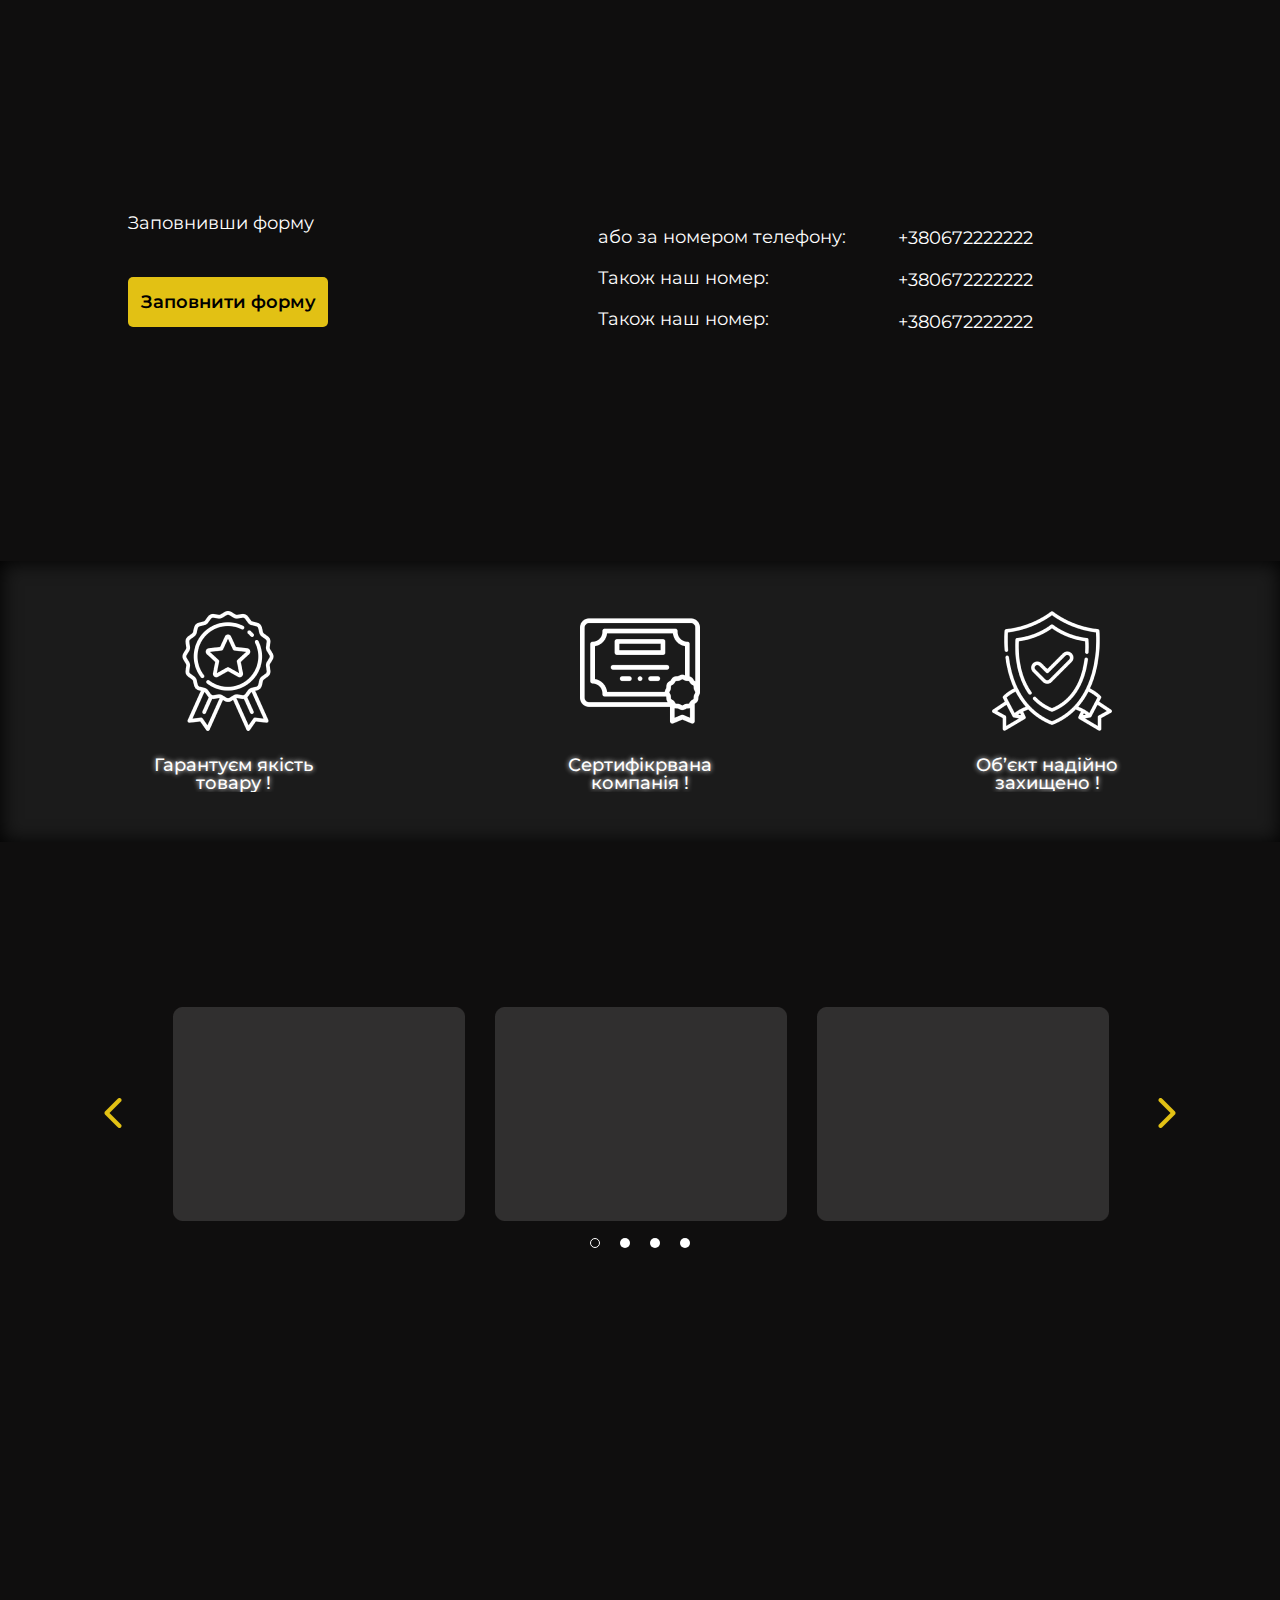
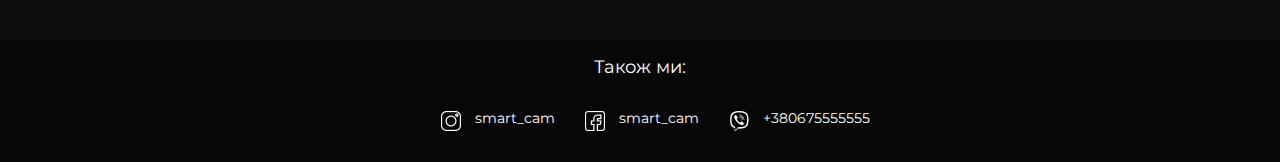
==== commit f94f8470: "Add files via upload" ====
--- a/index.html
+++ b/index.html
@@ -146,6 +146,7 @@
 			<div class="rewards">
 				<div class="container">
 					<div class="rewards_row">
+						<div class="rew__tel"><img src="img/rrrr.png" alt=""></div>
 						<div class="rewards__img">
 							<img class="rew_one" src="img/rewords_1.png" alt="">
 							<img class="rew_two" src="img/rewards_3.png" alt="">
--- a/css/style.css
+++ b/css/style.css
@@ -676,6 +676,9 @@
 	width: 220px;
 	padding: 0 50px 0 0px;
 }
+.rew__tel{
+	display: none;
+}
 
 .wrappen{
 	height: 100%;
@@ -694,6 +697,15 @@
 	font-size: 12px;
 	font-weight: 500;
 	text-shadow: 0px 0px 5px #fff;
+	display: none;
+}
+.rewards{
+	margin: 50px 0;
+}
+.rew__tel{
+	display: flex;
+	justify-content: center;
+	padding: 20px 0 0 0;
 }
 .rewards__text__one{
 	padding: 0 0 10px 0;
@@ -716,8 +728,7 @@
 	box-shadow: 1px 1px 20px #000 inset;
 }
 .rewards__img{
-	display: flex;
-	flex-direction: column;
+	display: none;
 }
 }
 
@@ -847,11 +858,11 @@
 }
 
 .footer {
-	background-color: #232222;
+	background-color: #070707;
 	position: relative;
 	bottom: 100px;
 	left: 0px;
-	box-shadow: 1px 1px 10px #000 inset;
+	box-shadow: 1px 1px 10px #000 ;
 }
 .conteiner {
 }
@@ -877,6 +888,15 @@
 .foot__img{
 	padding: 0 10px 0 10px;
 }
+@media (max-width:767px){
+	.foot__img{
+		display: flex;
+		justify-content: center;
+		padding: 0 0 10px 30px;
+	}
+}
+
+
 .popup__area{
 	position: absolute;
 	top: 0;
